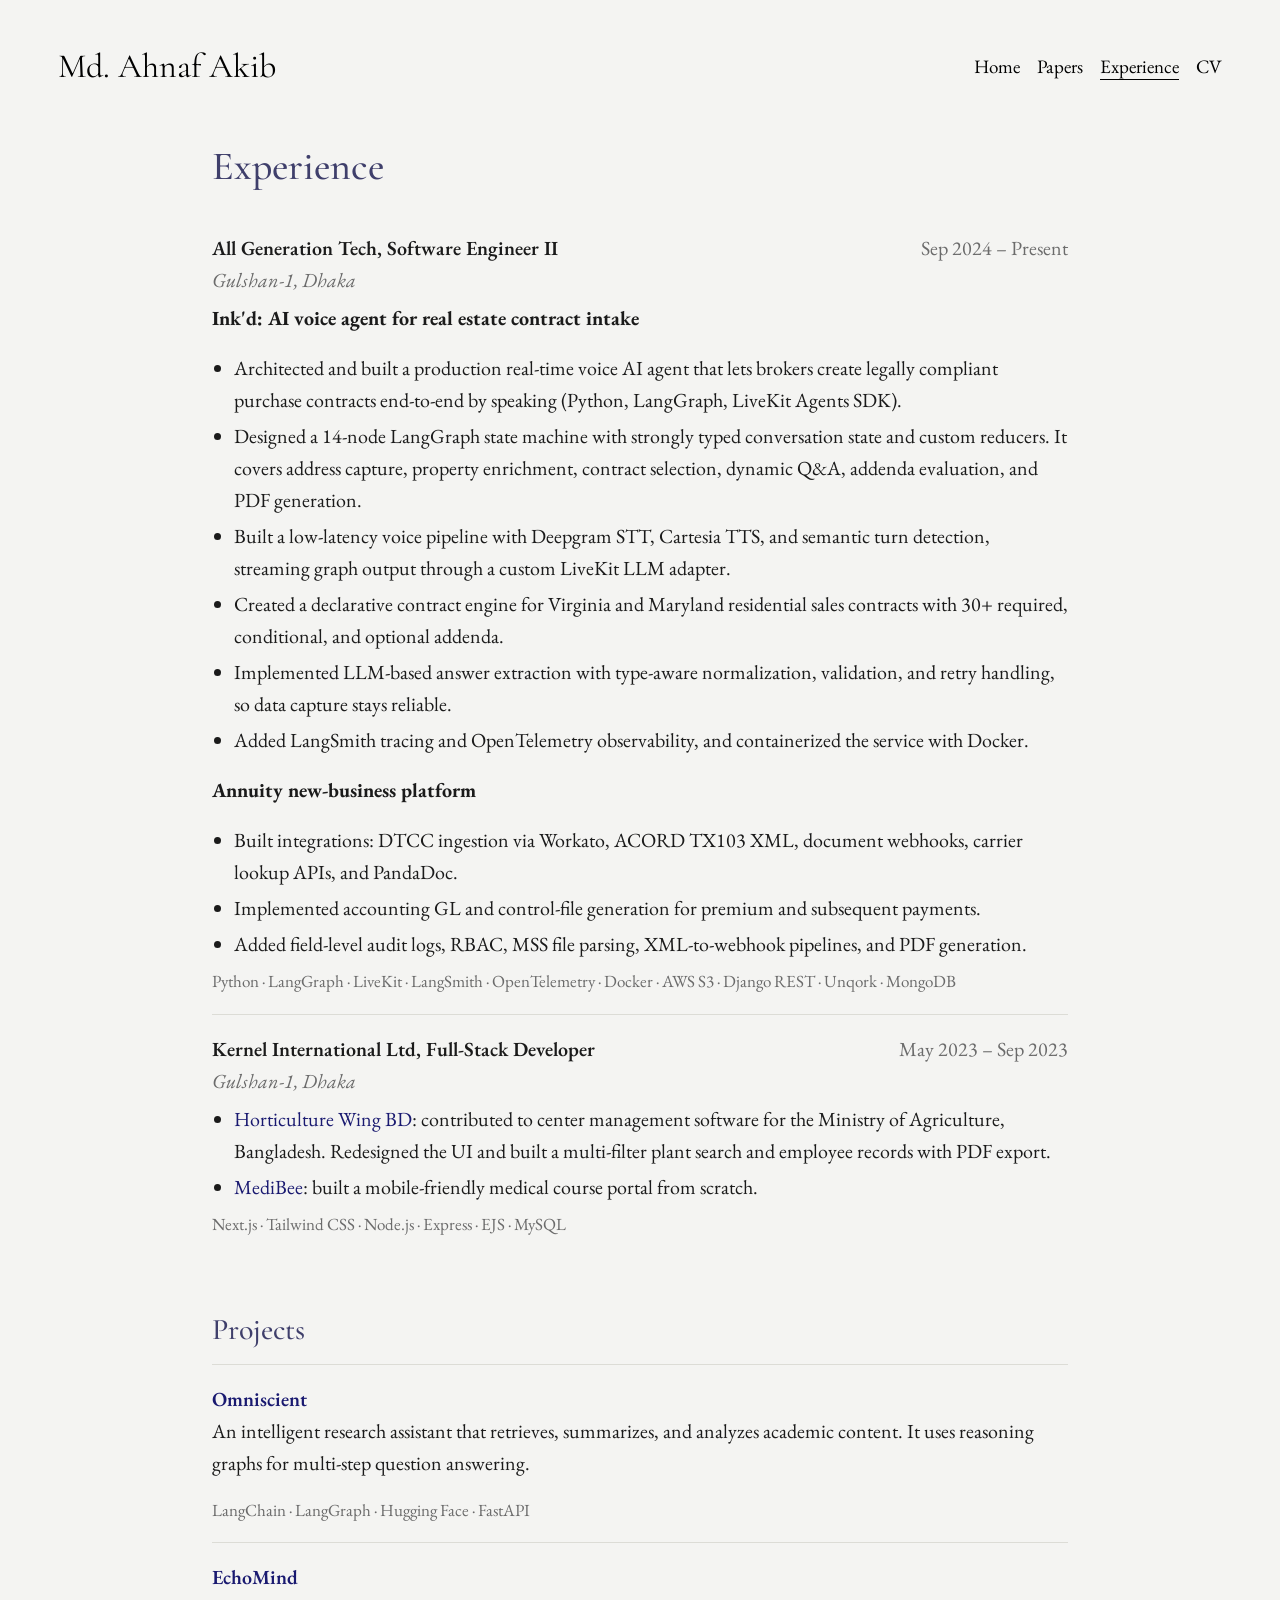
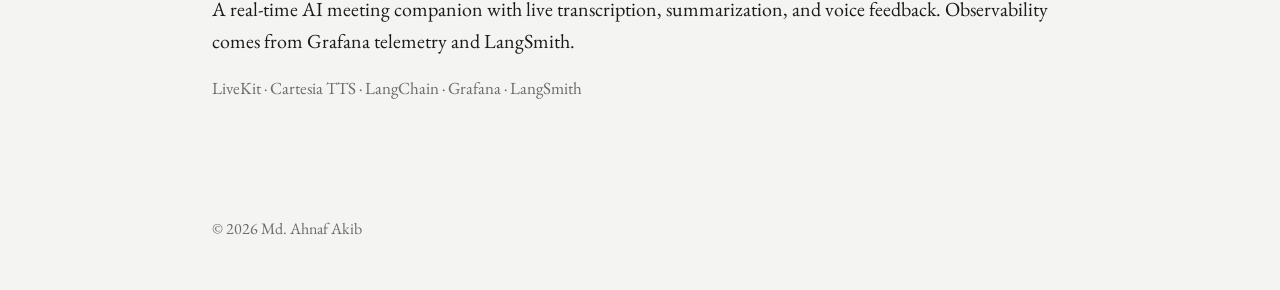
==== experience.html @ 087a2eda "Initial personal website Static portfolio site (Home, Papers, Experience, CV) styled after jasonwei." ====
<!DOCTYPE html>
<html lang="en">
<head>
  <meta charset="utf-8">
  <meta name="viewport" content="width=device-width, initial-scale=1">
  <title>Experience · Md. Ahnaf Akib</title>
  <link rel="preconnect" href="https://fonts.googleapis.com">
  <link rel="preconnect" href="https://fonts.gstatic.com" crossorigin>
  <link href="https://fonts.googleapis.com/css2?family=Cormorant+Garamond:wght@400;500;600&family=EB+Garamond:ital,wght@0,400;0,600;1,400&display=swap" rel="stylesheet">
  <link rel="stylesheet" href="styles.css">
</head>
<body>
  <header class="site-header">
    <a class="site-title" href="index.html">Md. Ahnaf Akib</a>
    <nav class="site-nav">
      <a href="index.html">Home</a>
      <a href="papers.html">Papers</a>
      <a href="experience.html" aria-current="page">Experience</a>
      <a href="assets/Md_Ahnaf_Akib_CV.pdf">CV</a>
    </nav>
  </header>

  <main>
    <h1>Experience</h1>

    <div class="entry">
      <div class="entry-head">
        <span class="entry-title">All Generation Tech, Software Engineer II</span>
        <span class="entry-date">Sep 2024 – Present</span>
      </div>
      <div class="entry-sub">Gulshan-1, Dhaka</div>

      <p><strong>Ink'd: AI voice agent for real estate contract intake</strong></p>
      <ul>
        <li>Architected and built a production real-time voice AI agent that lets brokers create legally compliant purchase contracts end-to-end by speaking (Python, LangGraph, LiveKit Agents SDK).</li>
        <li>Designed a 14-node LangGraph state machine with strongly typed conversation state and custom reducers. It covers address capture, property enrichment, contract selection, dynamic Q&amp;A, addenda evaluation, and PDF generation.</li>
        <li>Built a low-latency voice pipeline with Deepgram STT, Cartesia TTS, and semantic turn detection, streaming graph output through a custom LiveKit LLM adapter.</li>
        <li>Created a declarative contract engine for Virginia and Maryland residential sales contracts with 30+ required, conditional, and optional addenda.</li>
        <li>Implemented LLM-based answer extraction with type-aware normalization, validation, and retry handling, so data capture stays reliable.</li>
        <li>Added LangSmith tracing and OpenTelemetry observability, and containerized the service with Docker.</li>
      </ul>

      <p style="margin-top:18px"><strong>Annuity new-business platform</strong></p>
      <ul>
        <li>Built integrations: DTCC ingestion via Workato, ACORD TX103 XML, document webhooks, carrier lookup APIs, and PandaDoc.</li>
        <li>Implemented accounting GL and control-file generation for premium and subsequent payments.</li>
        <li>Added field-level audit logs, RBAC, MSS file parsing, XML-to-webhook pipelines, and PDF generation.</li>
      </ul>
      <div class="tags">Python · LangGraph · LiveKit · LangSmith · OpenTelemetry · Docker · AWS S3 · Django REST · Unqork · MongoDB</div>
    </div>

    <div class="entry">
      <div class="entry-head">
        <span class="entry-title">Kernel International Ltd, Full-Stack Developer</span>
        <span class="entry-date">May 2023 – Sep 2023</span>
      </div>
      <div class="entry-sub">Gulshan-1, Dhaka</div>
      <ul>
        <li><a href="https://horticulturewingbd.com/">Horticulture Wing BD</a>: contributed to center management software for the Ministry of Agriculture, Bangladesh. Redesigned the UI and built a multi-filter plant search and employee records with PDF export.</li>
        <li><a href="https://www.medibee.com.bd/">MediBee</a>: built a mobile-friendly medical course portal from scratch.</li>
      </ul>
      <div class="tags">Next.js · Tailwind CSS · Node.js · Express · EJS · MySQL</div>
    </div>

    <h2>Projects</h2>

    <div class="entry">
      <div class="entry-head">
        <span class="entry-title"><a href="https://github.com/acesuu/Omniscient">Omniscient</a></span>
      </div>
      <p>An intelligent research assistant that retrieves, summarizes, and analyzes academic content. It uses reasoning graphs for multi-step question answering.</p>
      <div class="tags">LangChain · LangGraph · Hugging Face · FastAPI</div>
    </div>

    <div class="entry">
      <div class="entry-head">
        <span class="entry-title"><a href="https://github.com/acesuu/EchoMind">EchoMind</a></span>
      </div>
      <p>A real-time AI meeting companion with live transcription, summarization, and voice feedback. Observability comes from Grafana telemetry and LangSmith.</p>
      <div class="tags">LiveKit · Cartesia TTS · LangChain · Grafana · LangSmith</div>
    </div>
  </main>

  <footer>© 2026 Md. Ahnaf Akib</footer>
</body>
</html>
---- styles.css ----
/* Palette & type inspired by jasonwei.net:
   warm off-white background, midnight-blue links, Garamond serif. */
:root {
  --bg: #f4f4f2;
  --text: #1a1a1a;
  --muted: #6b6b6b;
  --accent: #3f3f6b;
  --link: #191970;            /* paper / list links */
  --link-text: #3f3f6d;       /* in-text links */
  --link-secondary: #3498db;
  --rule: #dcdcd6;
  --max: 720px;

  --wrap: 920px;
  --photo: 190px;
  --gap: 56px;
}

* { box-sizing: border-box; }
html { -webkit-text-size-adjust: 100%; }

body {
  margin: 0;
  background: var(--bg);
  color: var(--text);
  font-family: "EB Garamond", Garamond, "Times New Roman", serif;
  font-size: 20px;
  line-height: 1.6;
}

a { color: var(--link); text-decoration: none; }
a:hover { text-decoration: underline; text-underline-offset: 3px; }

/* ---------- Header (full width: name far left, nav far right) ---------- */
.site-header {
  padding: 40px 58px 0;
  display: flex;
  justify-content: space-between;
  align-items: center;
  flex-wrap: wrap;
  gap: 12px 32px;
}
.site-title {
  font-family: "Cormorant Garamond", "EB Garamond", serif;
  font-size: 34px;
  font-weight: 400;
  color: #000;
}
.site-title:hover { text-decoration: none; }
.site-nav { display: flex; gap: 17px; flex-wrap: wrap; }
.site-nav a { color: #000; font-size: 19px; }
.site-nav a[aria-current="page"] {
  text-decoration: underline;
  text-decoration-thickness: 1px;
  text-underline-offset: 6px;
}

/* ---------- Main ---------- */
main {
  max-width: var(--wrap);
  margin: 0 auto;
  padding: 48px 32px 96px;
}

h1, h2 {
  font-family: "Cormorant Garamond", "EB Garamond", serif;
  font-weight: 500;
  color: var(--accent);
  line-height: 1.2;
}
h1 { font-size: 40px; margin: 0 0 24px; }
h2 { font-size: 30px; margin: 56px 0 16px; }

p { margin: 0 0 18px; }

/* in-text links: underlined, as on jasonwei.net (#3f3f6d, 1px, 0.2em offset) */
.content p a, .links a {
  color: var(--link-text);
  text-decoration: underline;
  text-decoration-color: var(--link-text);
  text-decoration-thickness: 1px;
  text-underline-offset: .2em;
}

.links { margin-top: 8px; }
.links .sep { color: #000; margin: 0 4px; }

/* ---------- Home: photo left, content right, block centered ---------- */
main.home {
  display: grid;
  grid-template-columns: var(--photo) minmax(0, 1fr);
  column-gap: var(--gap);
  align-items: start;
}
.portrait {
  display: block;
  width: var(--photo);
  aspect-ratio: 1 / 1;
  object-fit: cover;
  object-position: center 30%;
}

/* ---------- Dated lists ---------- */
.dated { list-style: none; padding: 0; margin: 0; }
.dated li {
  display: grid;
  grid-template-columns: 92px 1fr;
  gap: 16px;
  padding: 6px 0;
}
.dated .date {
  color: var(--muted);
  font-variant-numeric: tabular-nums;
  white-space: nowrap;
}
.dated .meta { color: var(--muted); font-style: italic; }

/* ---------- Entries (papers / experience) ---------- */
.entry { padding: 18px 0; border-top: 1px solid var(--rule); }
.entry:first-of-type { border-top: none; }
.entry-head {
  display: flex;
  justify-content: space-between;
  align-items: baseline;
  gap: 16px;
}
.entry-title { font-weight: 600; flex: 1; min-width: 0; }
.entry-date { color: var(--muted); white-space: nowrap; }
.entry-sub { color: var(--muted); font-style: italic; margin-bottom: 6px; }
.entry ul { margin: 6px 0 0; padding-left: 22px; }
.entry li { margin: 4px 0; }
.tags { color: var(--muted); font-size: 17px; margin-top: 8px; }
.tags a { color: var(--link-secondary); }
.todo { background: #fff3c4; padding: 0 4px; border-radius: 3px; }

/* ---------- Footer ---------- */
footer {
  max-width: var(--wrap);
  margin: 0 auto;
  padding: 0 32px 48px;
  color: var(--muted);
  font-size: 16px;
}
footer.home-footer { padding-left: calc(32px + var(--photo) + var(--gap)); }

/* ---------- Responsive ---------- */
@media (max-width: 860px) {
  .site-header { padding: 24px 20px 0; flex-direction: column; align-items: flex-start; }
  main { padding: 32px 20px 72px; }
  main.home { display: block; max-width: var(--max); }
  .portrait { width: 160px; margin: 0 0 28px; }
  footer, footer.home-footer { max-width: var(--max); padding: 0 20px 40px; }
}
@media (max-width: 640px) {
  body { font-size: 18px; }
  h1 { font-size: 34px; }
  h2 { font-size: 26px; }
  .dated li { grid-template-columns: 1fr; gap: 0; padding: 8px 0; }
  .entry-head { flex-wrap: wrap; }
}

/* "(pdf)" after a paper title, like "(blog)" on jasonwei.net */
a.secondary { color: var(--link-secondary); }
.entry-title a { color: var(--link); }
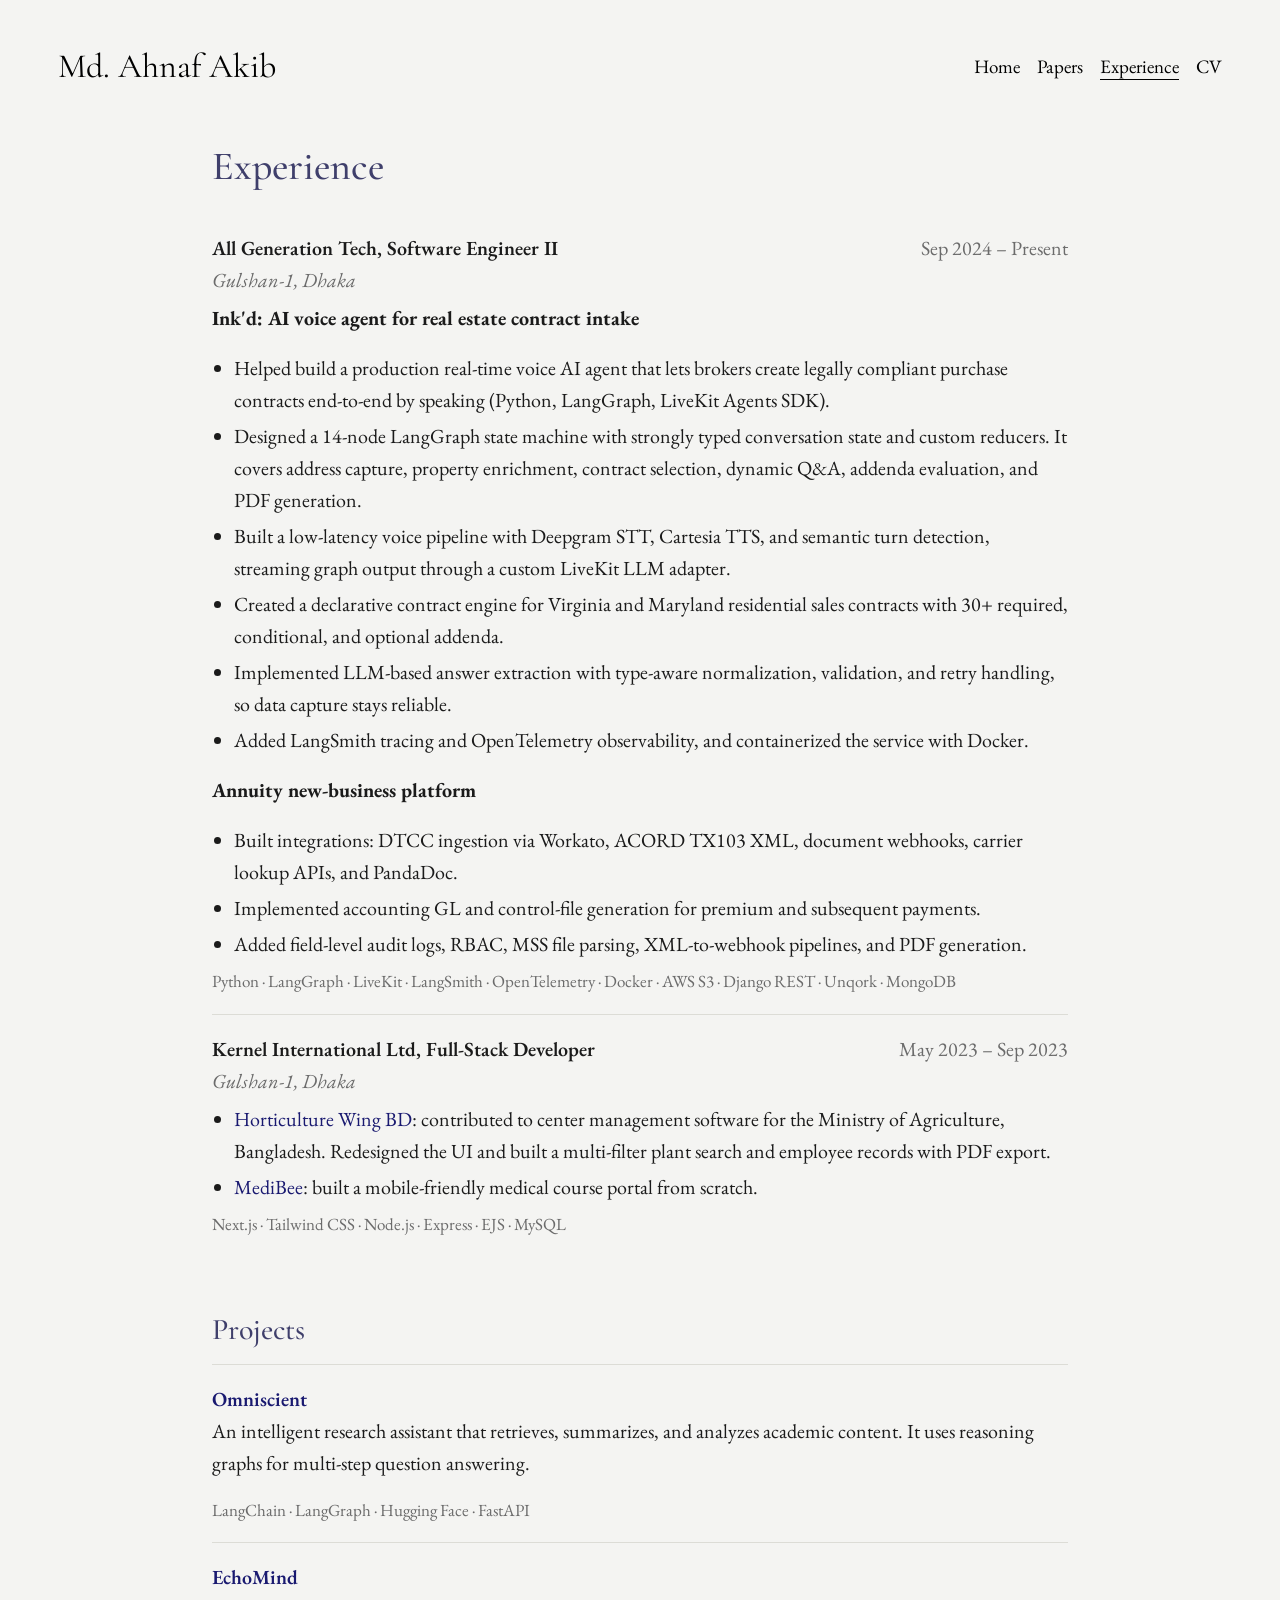
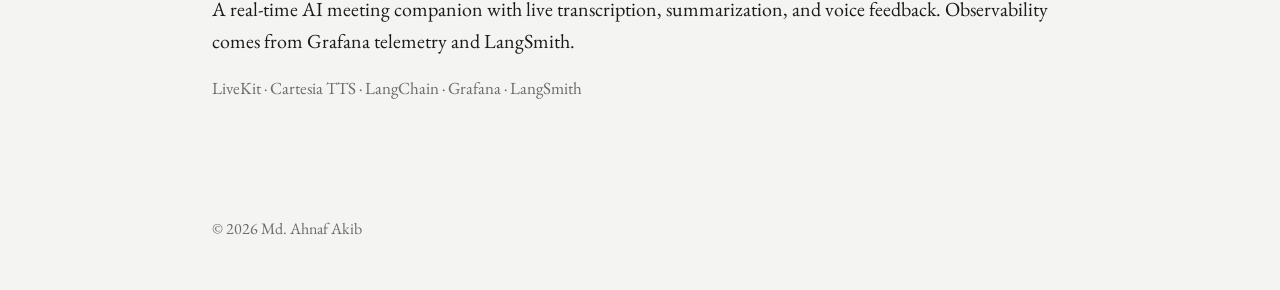
==== commit 2f7dc6c7: "Reword Ink'd contribution as "helped build" Co-Authored-By: Claude Opus 5.5 <noreply@anthropic.com>" ====
--- a/experience.html
+++ b/experience.html
@@ -7,12 +7,13 @@
   <link rel="preconnect" href="https://fonts.googleapis.com">
   <link rel="preconnect" href="https://fonts.gstatic.com" crossorigin>
   <link href="https://fonts.googleapis.com/css2?family=Cormorant+Garamond:wght@400;500;600&family=EB+Garamond:ital,wght@0,400;0,600;1,400&display=swap" rel="stylesheet">
-  <link rel="stylesheet" href="styles.css">
+  <link rel="stylesheet" href="styles.css?v=3">
 </head>
 <body>
   <header class="site-header">
     <a class="site-title" href="index.html">Md. Ahnaf Akib</a>
-    <nav class="site-nav">
+    <button class="menu-toggle" type="button" aria-label="Open menu" aria-expanded="false" aria-controls="site-nav"><span></span><span></span></button>
+    <nav class="site-nav" id="site-nav">
       <a href="index.html">Home</a>
       <a href="papers.html">Papers</a>
       <a href="experience.html" aria-current="page">Experience</a>
@@ -32,7 +33,7 @@
 
       <p><strong>Ink'd: AI voice agent for real estate contract intake</strong></p>
       <ul>
-        <li>Architected and built a production real-time voice AI agent that lets brokers create legally compliant purchase contracts end-to-end by speaking (Python, LangGraph, LiveKit Agents SDK).</li>
+        <li>Helped build a production real-time voice AI agent that lets brokers create legally compliant purchase contracts end-to-end by speaking (Python, LangGraph, LiveKit Agents SDK).</li>
         <li>Designed a 14-node LangGraph state machine with strongly typed conversation state and custom reducers. It covers address capture, property enrichment, contract selection, dynamic Q&amp;A, addenda evaluation, and PDF generation.</li>
         <li>Built a low-latency voice pipeline with Deepgram STT, Cartesia TTS, and semantic turn detection, streaming graph output through a custom LiveKit LLM adapter.</li>
         <li>Created a declarative contract engine for Virginia and Maryland residential sales contracts with 30+ required, conditional, and optional addenda.</li>
@@ -82,5 +83,13 @@
   </main>
 
   <footer>© 2026 Md. Ahnaf Akib</footer>
+  <script>
+    const t = document.querySelector('.menu-toggle');
+    t.addEventListener('click', () => {
+      const open = document.body.classList.toggle('menu-open');
+      t.setAttribute('aria-expanded', open);
+      t.setAttribute('aria-label', open ? 'Close menu' : 'Open menu');
+    });
+  </script>
 </body>
 </html>
--- a/styles.css
+++ b/styles.css
@@ -162,3 +162,82 @@
 /* "(pdf)" after a paper title, like "(blog)" on jasonwei.net */
 a.secondary { color: var(--link-secondary); }
 .entry-title a { color: var(--link); }
+
+/* ---------- Mobile: match jasonwei.net's phone layout ---------- */
+.menu-toggle { display: none; }
+
+@media (max-width: 767px) {
+  body { font-size: 17px; line-height: 1.2; }
+
+  /* header: name left, two-line menu button right */
+  .site-header {
+    flex-direction: row;
+    flex-wrap: nowrap;
+    align-items: center;
+    justify-content: space-between;
+    padding: 30px 23px 0;
+  }
+  .site-title { font-size: 27px; position: relative; z-index: 11; }
+  .menu-toggle {
+    display: flex;
+    flex-direction: column;
+    justify-content: center;
+    gap: 10px;
+    width: 36px;
+    height: 36px;
+    padding: 0;
+    border: 0;
+    background: none;
+    cursor: pointer;
+    position: relative;
+    z-index: 11;
+  }
+  .menu-toggle span {
+    display: block;
+    height: 1px;
+    width: 100%;
+    background: #000;
+    transition: transform .25s ease;
+  }
+  body.menu-open .menu-toggle span:first-child { transform: translateY(5.5px) rotate(45deg); }
+  body.menu-open .menu-toggle span:last-child  { transform: translateY(-5.5px) rotate(-45deg); }
+
+  .site-nav { display: none; }
+  body.menu-open { overflow: hidden; }
+  body.menu-open .site-nav {
+    display: flex;
+    position: fixed;
+    inset: 0;
+    z-index: 10;
+    background: var(--bg);
+    flex-direction: column;
+    align-items: center;
+    justify-content: center;
+    gap: 26px;
+  }
+  body.menu-open .site-nav a { font-size: 30px; }
+
+  /* content */
+  main { padding: 34px 23px 64px; }
+  main.home { display: block; }
+  .portrait { width: 144px; margin: 0 auto 24px; }
+  p { margin: 0 0 14px; }
+  .links { margin-top: 14px; }
+  h1 { font-size: 28px; margin-bottom: 16px; }
+  h2 { font-size: 25.5px; margin: 34px 0 4px; }
+
+  /* dated lists keep the date column, like the original's table */
+  .dated li { grid-template-columns: 66px 1fr; gap: 0; padding: 0; }
+  .dated .date {
+    font-size: .72em;
+    padding: 6px 10px 4px 0;
+    line-height: 20.4px;
+  }
+  .dated li > span:last-child { padding: 6px 0 3px; }
+
+  .entry { padding: 14px 0; }
+  .entry-head { flex-wrap: wrap; gap: 2px 12px; }
+  .tags { font-size: 15px; }
+
+  footer, footer.home-footer { padding: 0 23px 40px; font-size: 14px; }
+}
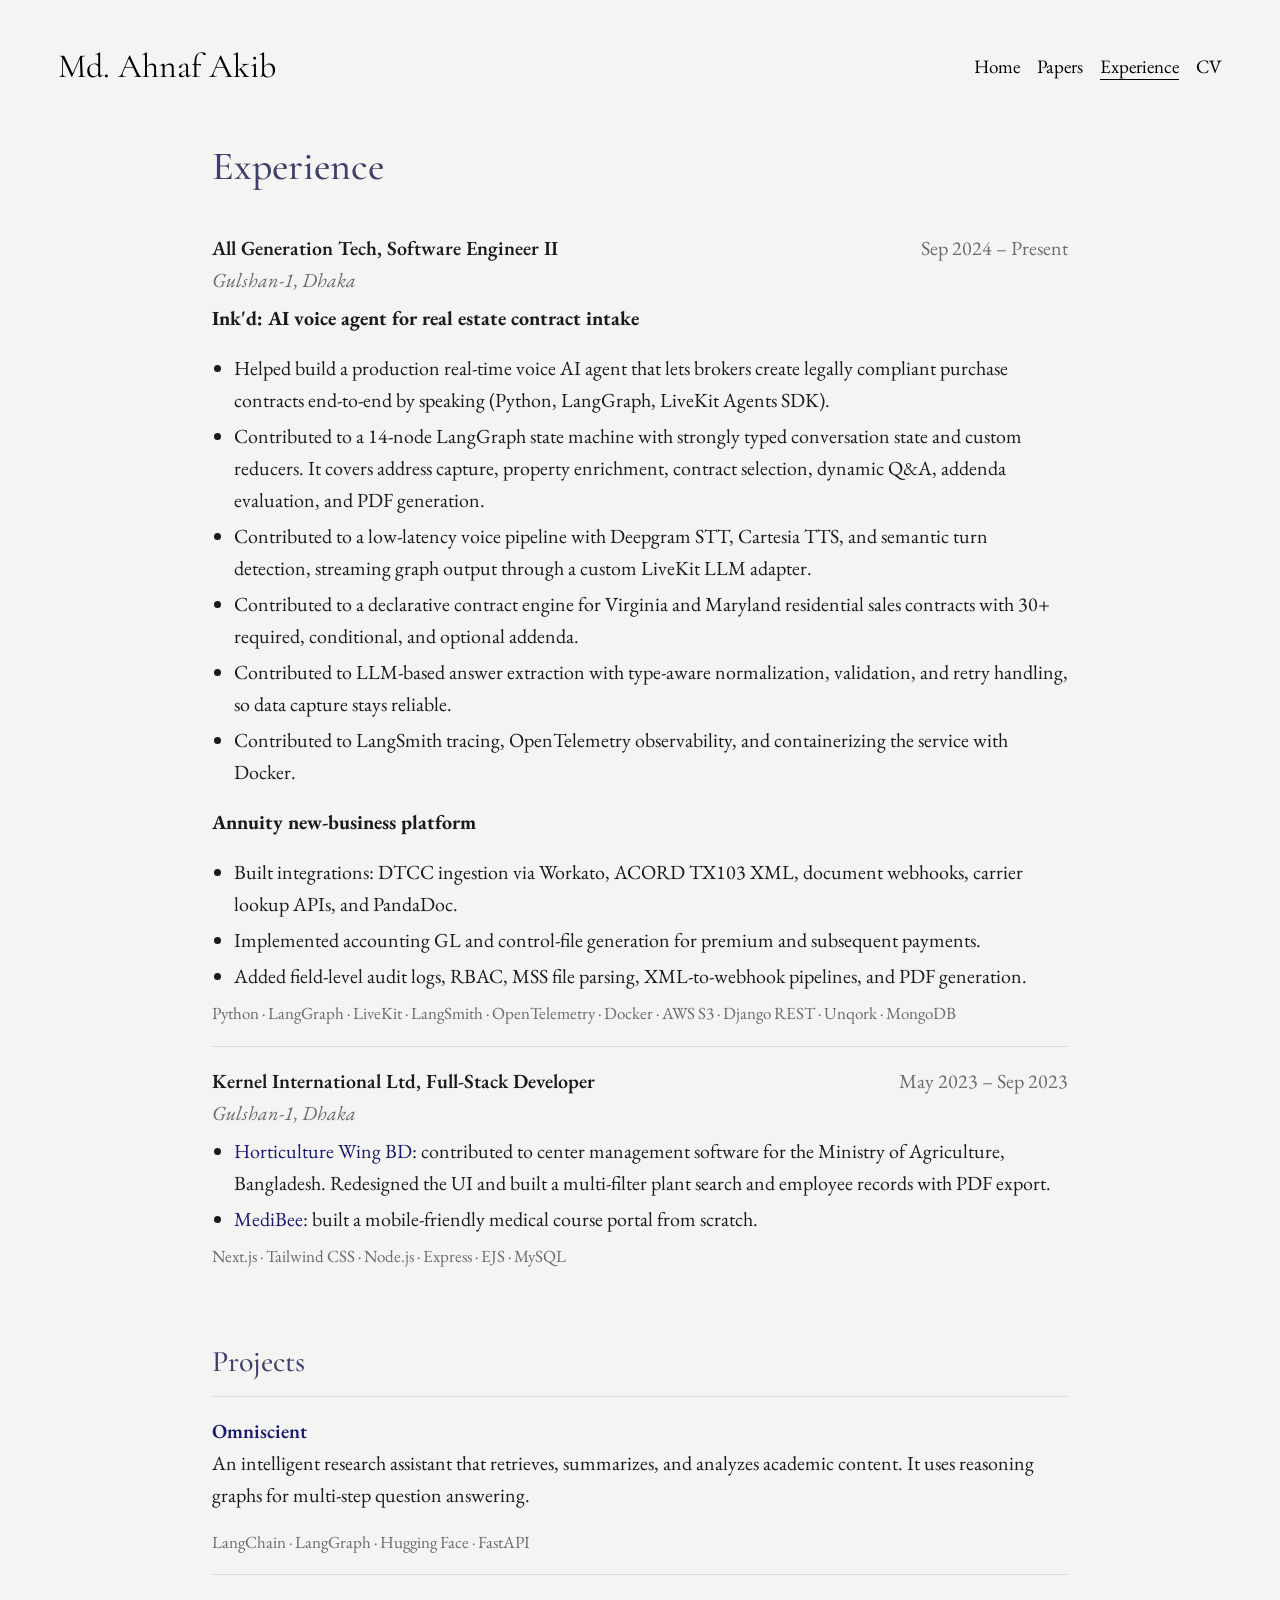
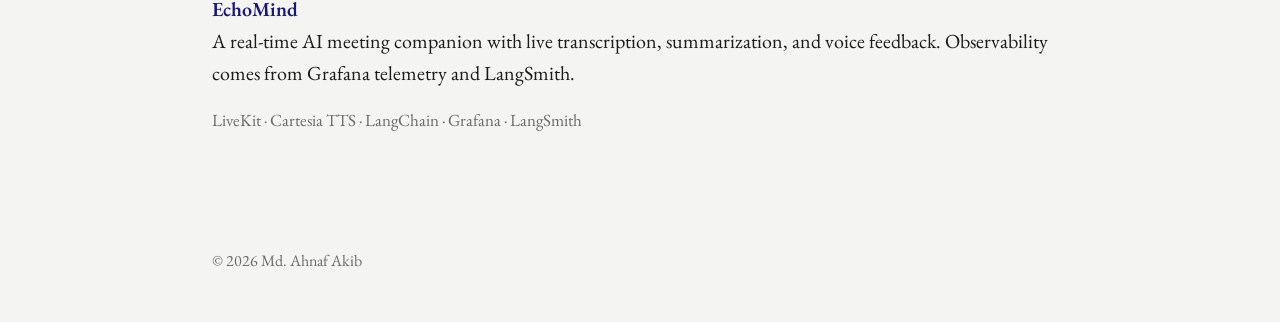
==== commit ec190f9c: "Reword Ink'd bullets as "Contributed to" Co-Authored-By: Claude Opus 5.5 <noreply@anthropic.com>" ====
--- a/experience.html
+++ b/experience.html
@@ -34,11 +34,11 @@
       <p><strong>Ink'd: AI voice agent for real estate contract intake</strong></p>
       <ul>
         <li>Helped build a production real-time voice AI agent that lets brokers create legally compliant purchase contracts end-to-end by speaking (Python, LangGraph, LiveKit Agents SDK).</li>
-        <li>Designed a 14-node LangGraph state machine with strongly typed conversation state and custom reducers. It covers address capture, property enrichment, contract selection, dynamic Q&amp;A, addenda evaluation, and PDF generation.</li>
-        <li>Built a low-latency voice pipeline with Deepgram STT, Cartesia TTS, and semantic turn detection, streaming graph output through a custom LiveKit LLM adapter.</li>
-        <li>Created a declarative contract engine for Virginia and Maryland residential sales contracts with 30+ required, conditional, and optional addenda.</li>
-        <li>Implemented LLM-based answer extraction with type-aware normalization, validation, and retry handling, so data capture stays reliable.</li>
-        <li>Added LangSmith tracing and OpenTelemetry observability, and containerized the service with Docker.</li>
+        <li>Contributed to a 14-node LangGraph state machine with strongly typed conversation state and custom reducers. It covers address capture, property enrichment, contract selection, dynamic Q&amp;A, addenda evaluation, and PDF generation.</li>
+        <li>Contributed to a low-latency voice pipeline with Deepgram STT, Cartesia TTS, and semantic turn detection, streaming graph output through a custom LiveKit LLM adapter.</li>
+        <li>Contributed to a declarative contract engine for Virginia and Maryland residential sales contracts with 30+ required, conditional, and optional addenda.</li>
+        <li>Contributed to LLM-based answer extraction with type-aware normalization, validation, and retry handling, so data capture stays reliable.</li>
+        <li>Contributed to LangSmith tracing, OpenTelemetry observability, and containerizing the service with Docker.</li>
       </ul>
 
       <p style="margin-top:18px"><strong>Annuity new-business platform</strong></p>
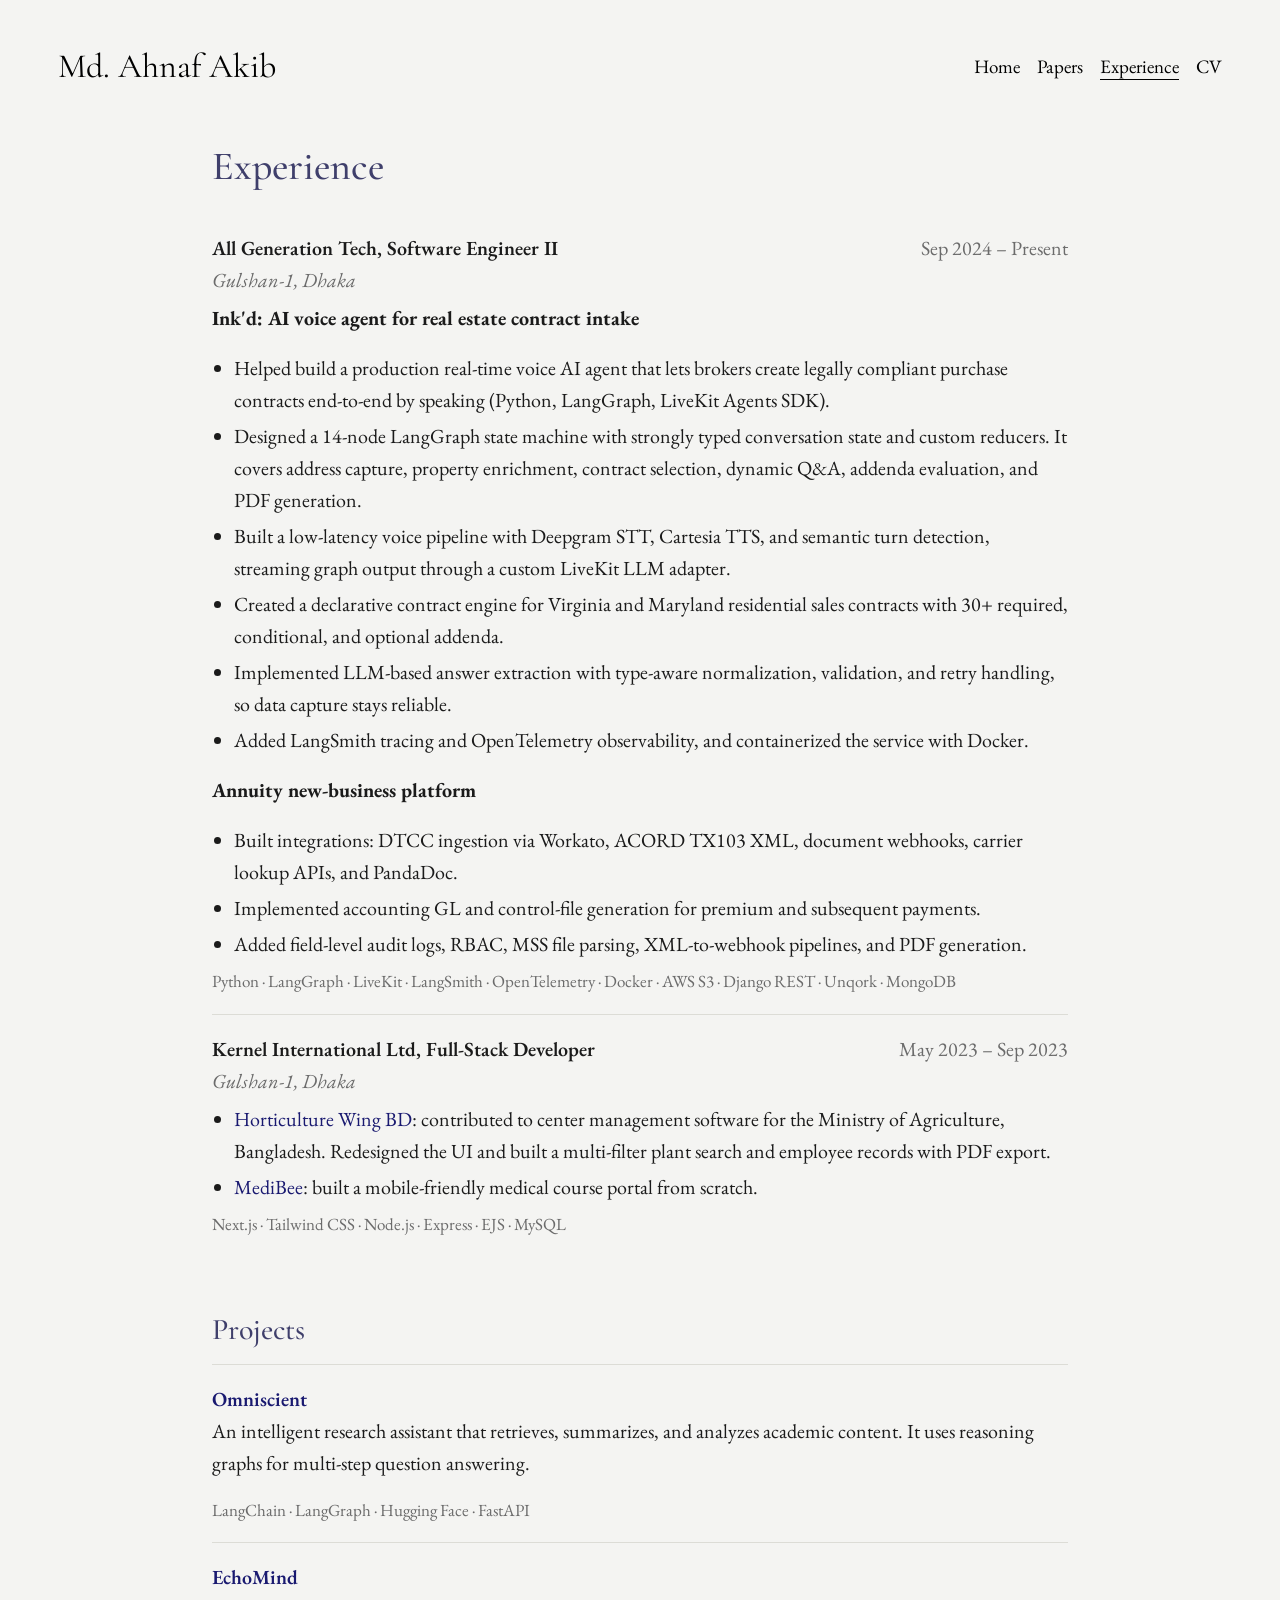
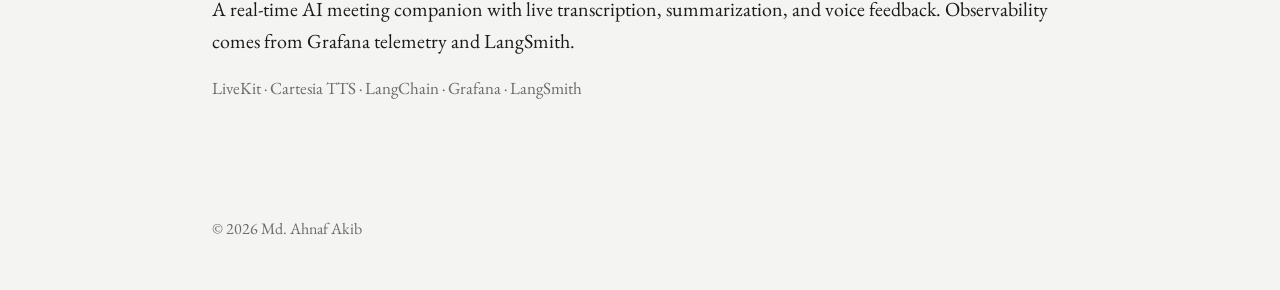
==== commit 0c733748: "Restore original wording for Ink'd detail bullets Keeps "Helped build" on the first bullet; reverts " ====
--- a/experience.html
+++ b/experience.html
@@ -34,11 +34,11 @@
       <p><strong>Ink'd: AI voice agent for real estate contract intake</strong></p>
       <ul>
         <li>Helped build a production real-time voice AI agent that lets brokers create legally compliant purchase contracts end-to-end by speaking (Python, LangGraph, LiveKit Agents SDK).</li>
-        <li>Contributed to a 14-node LangGraph state machine with strongly typed conversation state and custom reducers. It covers address capture, property enrichment, contract selection, dynamic Q&amp;A, addenda evaluation, and PDF generation.</li>
-        <li>Contributed to a low-latency voice pipeline with Deepgram STT, Cartesia TTS, and semantic turn detection, streaming graph output through a custom LiveKit LLM adapter.</li>
-        <li>Contributed to a declarative contract engine for Virginia and Maryland residential sales contracts with 30+ required, conditional, and optional addenda.</li>
-        <li>Contributed to LLM-based answer extraction with type-aware normalization, validation, and retry handling, so data capture stays reliable.</li>
-        <li>Contributed to LangSmith tracing, OpenTelemetry observability, and containerizing the service with Docker.</li>
+        <li>Designed a 14-node LangGraph state machine with strongly typed conversation state and custom reducers. It covers address capture, property enrichment, contract selection, dynamic Q&amp;A, addenda evaluation, and PDF generation.</li>
+        <li>Built a low-latency voice pipeline with Deepgram STT, Cartesia TTS, and semantic turn detection, streaming graph output through a custom LiveKit LLM adapter.</li>
+        <li>Created a declarative contract engine for Virginia and Maryland residential sales contracts with 30+ required, conditional, and optional addenda.</li>
+        <li>Implemented LLM-based answer extraction with type-aware normalization, validation, and retry handling, so data capture stays reliable.</li>
+        <li>Added LangSmith tracing and OpenTelemetry observability, and containerized the service with Docker.</li>
       </ul>
 
       <p style="margin-top:18px"><strong>Annuity new-business platform</strong></p>
